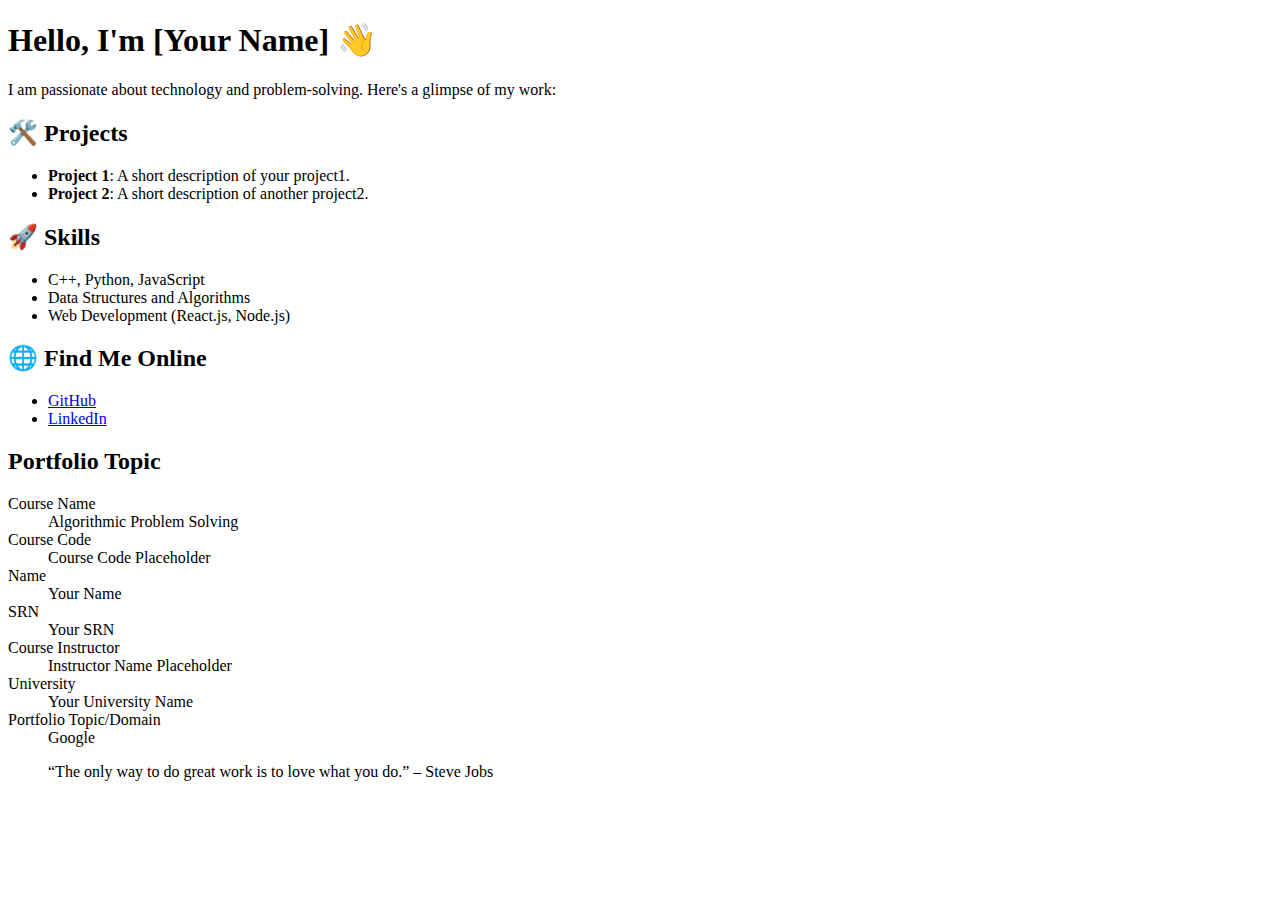
==== index.html @ 0910d40f "Create index.html" ====
<!DOCTYPE html>
<html lang="en">
<head>
    <meta charset="UTF-8">
    <meta name="viewport" content="width=device-width, initial-scale=1.0">
    <title>Portfolio</title>
    <link rel="stylesheet" href="style.css">
    <link href="https://fonts.googleapis.com/css2?family=Poppins:wght@300;400;600&display=swap" rel="stylesheet">
</head>
<body>
    <header>
        <h1>Hello, I'm [Your Name] 👋</h1>
        <p>I am passionate about technology and problem-solving. Here's a glimpse of my work:</p>
    </header>

    <section>
        <h2>🛠️ Projects</h2>
        <ul>
            <li><strong>Project 1</strong>: A short description of your project1.</li>
            <li><strong>Project 2</strong>: A short description of another project2.</li>
        </ul>

        <h2>🚀 Skills</h2>
        <ul>
            <li>C++, Python, JavaScript</li>
            <li>Data Structures and Algorithms</li>
            <li>Web Development (React.js, Node.js)</li>
        </ul>

        <h2>🌐 Find Me Online</h2>
        <ul>
            <li><a href="https://github.com/your-github-username" target="_blank">GitHub</a></li>
            <li><a href="https://linkedin.com/in/your-linkedin-profile" target="_blank">LinkedIn</a></li>
        </ul>

        <h2>Portfolio Topic</h2>
        <dl>
            <dt>Course Name</dt>
            <dd>Algorithmic Problem Solving</dd>

            <dt>Course Code</dt>
            <dd>Course Code Placeholder</dd>

            <dt>Name</dt>
            <dd>Your Name</dd>

            <dt>SRN</dt>
            <dd>Your SRN</dd>

            <dt>Course Instructor</dt>
            <dd>Instructor Name Placeholder</dd>

            <dt>University</dt>
            <dd>Your University Name</dd>

            <dt>Portfolio Topic/Domain</dt>
            <dd>Google</dd>
        </dl>

        <blockquote>“The only way to do great work is to love what you do.” – Steve Jobs</blockquote>
    </section>
</body>
</html>
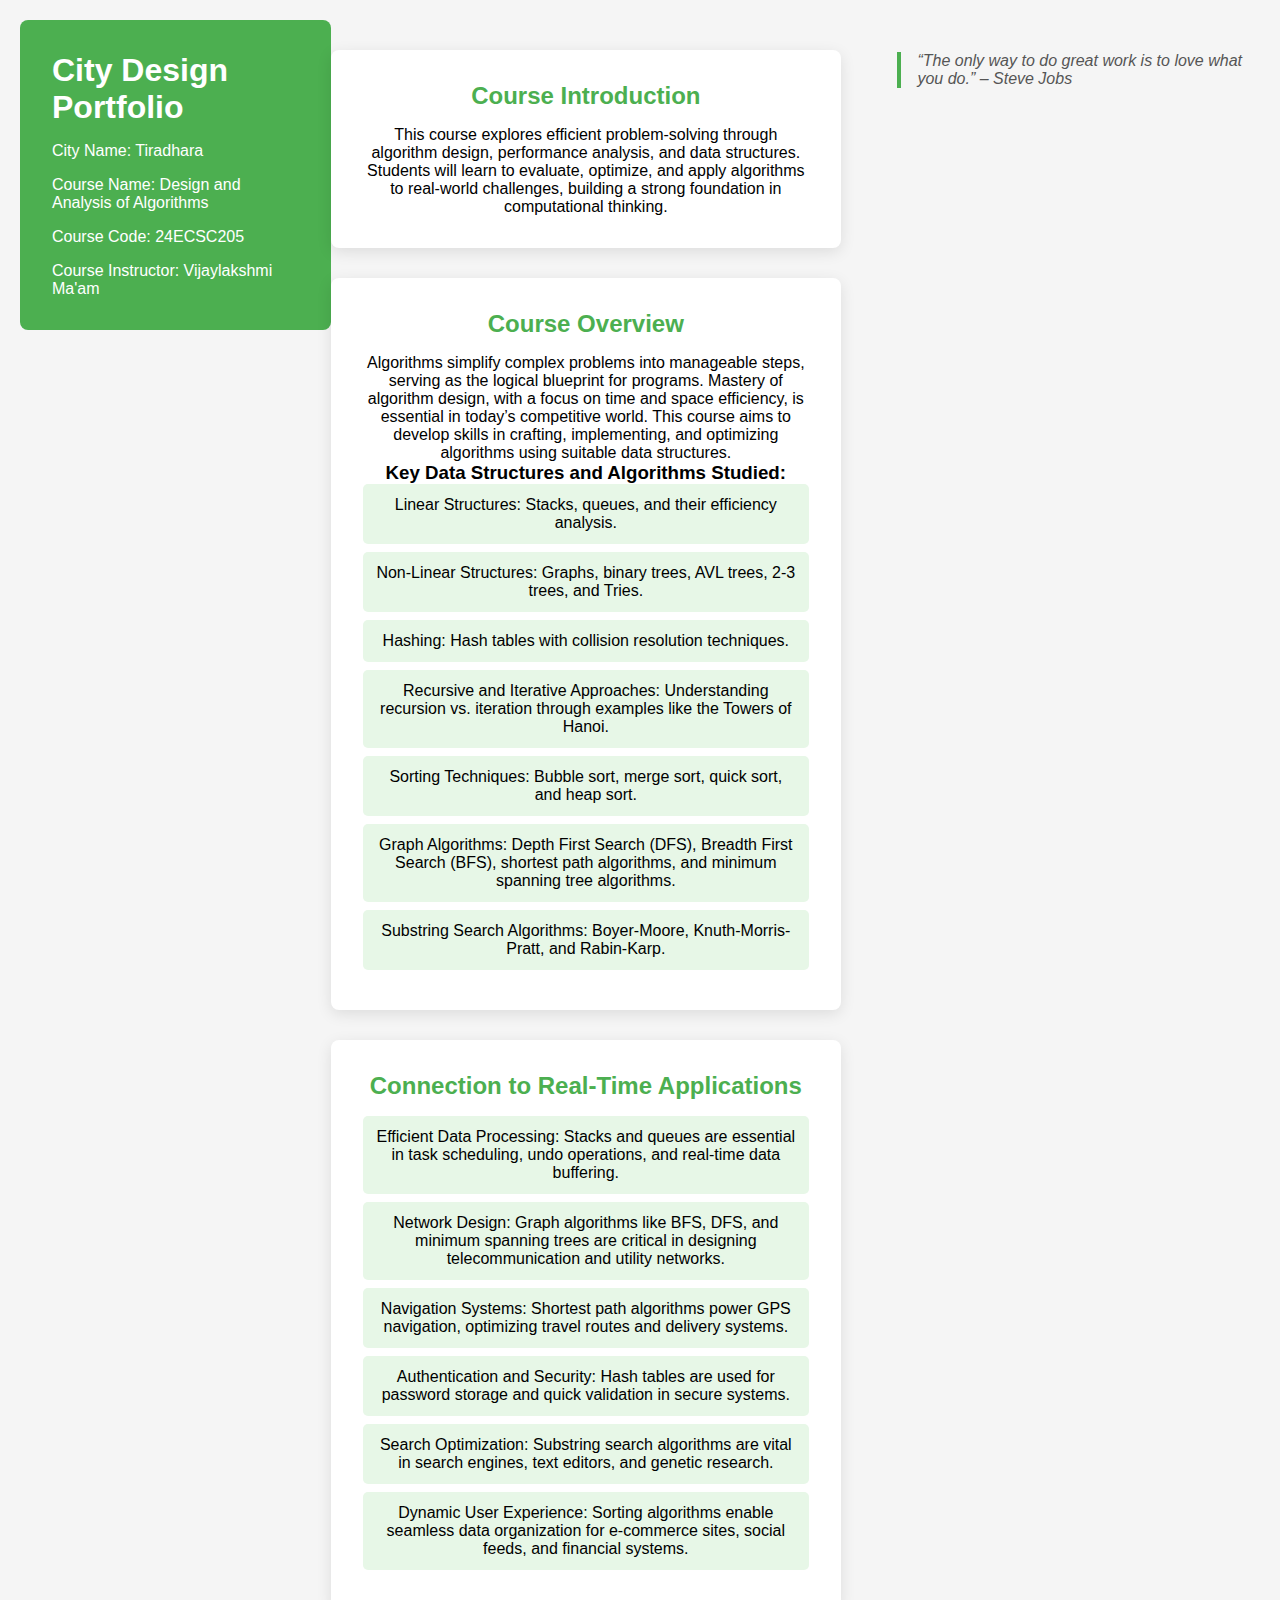
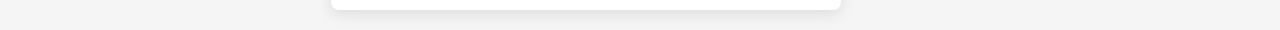
==== commit fdfcd153: "Update index.html" ====
--- a/index.html
+++ b/index.html
@@ -3,59 +3,61 @@
 <head>
     <meta charset="UTF-8">
     <meta name="viewport" content="width=device-width, initial-scale=1.0">
-    <title>Portfolio</title>
+    <title>City Design Portfolio</title>
     <link rel="stylesheet" href="style.css">
-    <link href="https://fonts.googleapis.com/css2?family=Poppins:wght@300;400;600&display=swap" rel="stylesheet">
 </head>
 <body>
-    <header>
-        <h1>Hello, I'm [Your Name] 👋</h1>
-        <p>I am passionate about technology and problem-solving. Here's a glimpse of my work:</p>
+    <!-- Header Section -->
+    <header class="header-image">
+        <div class="overlay">
+            <h1>City Design Portfolio</h1>
+            <p>City Name: Tiradhara</p>
+            <p>Course Name: Design and Analysis of Algorithms</p>
+            <p>Course Code: 24ECSC205</p>
+            <p>Course Instructor: Vijaylakshmi Ma'am</p>
+        </div>
     </header>
 
-    <section>
-        <h2>🛠️ Projects</h2>
-        <ul>
-            <li><strong>Project 1</strong>: A short description of your project1.</li>
-            <li><strong>Project 2</strong>: A short description of another project2.</li>
-        </ul>
+    <!-- Main Content -->
+    <main>
+        <!-- Course Introduction Section -->
+        <section class="course-section">
+            <h2>Course Introduction</h2>
+            <p>This course explores efficient problem-solving through algorithm design, performance analysis, and data structures. Students will learn to evaluate, optimize, and apply algorithms to real-world challenges, building a strong foundation in computational thinking.</p>
+        </section>
 
-        <h2>🚀 Skills</h2>
-        <ul>
-            <li>C++, Python, JavaScript</li>
-            <li>Data Structures and Algorithms</li>
-            <li>Web Development (React.js, Node.js)</li>
-        </ul>
+        <!-- Course Overview Section -->
+        <section class="course-section">
+            <h2>Course Overview</h2>
+            <p>Algorithms simplify complex problems into manageable steps, serving as the logical blueprint for programs. Mastery of algorithm design, with a focus on time and space efficiency, is essential in today’s competitive world. This course aims to develop skills in crafting, implementing, and optimizing algorithms using suitable data structures.</p>
 
-        <h2>🌐 Find Me Online</h2>
-        <ul>
-            <li><a href="https://github.com/your-github-username" target="_blank">GitHub</a></li>
-            <li><a href="https://linkedin.com/in/your-linkedin-profile" target="_blank">LinkedIn</a></li>
-        </ul>
+            <h3>Key Data Structures and Algorithms Studied:</h3>
+            <ul>
+                <li>Linear Structures: Stacks, queues, and their efficiency analysis.</li>
+                <li>Non-Linear Structures: Graphs, binary trees, AVL trees, 2-3 trees, and Tries.</li>
+                <li>Hashing: Hash tables with collision resolution techniques.</li>
+                <li>Recursive and Iterative Approaches: Understanding recursion vs. iteration through examples like the Towers of Hanoi.</li>
+                <li>Sorting Techniques: Bubble sort, merge sort, quick sort, and heap sort.</li>
+                <li>Graph Algorithms: Depth First Search (DFS), Breadth First Search (BFS), shortest path algorithms, and minimum spanning tree algorithms.</li>
+                <li>Substring Search Algorithms: Boyer-Moore, Knuth-Morris-Pratt, and Rabin-Karp.</li>
+            </ul>
+        </section>
 
-        <h2>Portfolio Topic</h2>
-        <dl>
-            <dt>Course Name</dt>
-            <dd>Algorithmic Problem Solving</dd>
-
-            <dt>Course Code</dt>
-            <dd>Course Code Placeholder</dd>
-
-            <dt>Name</dt>
-            <dd>Your Name</dd>
-
-            <dt>SRN</dt>
-            <dd>Your SRN</dd>
-
-            <dt>Course Instructor</dt>
-            <dd>Instructor Name Placeholder</dd>
-
-            <dt>University</dt>
-            <dd>Your University Name</dd>
-
-            <dt>Portfolio Topic/Domain</dt>
-            <dd>Google</dd>
-        </dl>
+        <!-- Real-Time Applications Section -->
+        <section class="course-section">
+            <h2>Connection to Real-Time Applications</h2>
+            <ul>
+                <li>Efficient Data Processing: Stacks and queues are essential in task scheduling, undo operations, and real-time data buffering.</li>
+                <li>Network Design: Graph algorithms like BFS, DFS, and minimum spanning trees are critical in designing telecommunication and utility networks.</li>
+                <li>Navigation Systems: Shortest path algorithms power GPS navigation, optimizing travel routes and delivery systems.</li>
+                <li>Authentication and Security: Hash tables are used for password storage and quick validation in secure systems.</li>
+                <li>Search Optimization: Substring search algorithms are vital in search engines, text editors, and genetic research.</li>
+                <li>Dynamic User Experience: Sorting algorithms enable seamless data organization for e-commerce sites, social feeds, and financial systems.</li>
+            </ul>
+        </section>
+    </main>
+</body>
+</html>
 
         <blockquote>“The only way to do great work is to love what you do.” – Steve Jobs</blockquote>
     </section>
--- a/style.css
+++ b/style.css
@@ -0,0 +1,110 @@
+/* Reset default margin and padding */
+* {
+    margin: 0;
+    padding: 0;
+    box-sizing: border-box;
+}
+
+/* Global Styles */
+body {
+    font-family: 'Poppins', sans-serif;
+    background-color: #f5f5f5;
+    margin: 0;
+    padding: 20px; /* Adding padding to the body to prevent sticking at the top */
+    display: flex;
+    justify-content: center;
+    align-items: flex-start; /* Aligns content towards the top */
+    min-height: 100vh;
+}
+
+/* Main Container */
+section {
+    background-color: white;
+    padding: 2rem;
+    width: 90%;
+    max-width: 800px;
+    box-shadow: 0 4px 15px rgba(0, 0, 0, 0.1);
+    border-radius: 8px;
+    text-align: center;
+    margin-top: 30px; /* Adding margin to ensure there's space from the top */
+}
+
+/* Header */
+header {
+    background-color: #4CAF50;
+    color: white;
+    padding: 2rem;
+    border-radius: 8px;
+    margin-bottom: 1.5rem;
+}
+
+header h1 {
+    font-size: 2rem;
+    margin: 0;
+}
+
+header p {
+    margin: 1rem 0 0;
+}
+
+/* Section Titles */
+h2 {
+    color: #4CAF50;
+    margin-bottom: 1rem;
+}
+
+/* List Items */
+ul {
+    list-style: none;
+    padding: 0;
+}
+
+ul li {
+    background-color: #e7f7e7;
+    margin-bottom: 0.5rem;
+    padding: 0.75rem;
+    border-radius: 5px;
+}
+
+/* Links */
+a {
+    color: #4CAF50;
+    text-decoration: none;
+    font-weight: bold;
+}
+
+a:hover {
+    text-decoration: underline;
+}
+
+/* Definition List */
+dl dt {
+    font-weight: bold;
+    color: #333;
+    margin-top: 1rem;
+}
+
+dl dd {
+    margin-left: 1.5rem;
+    color: #666;
+}
+
+/* Blockquote */
+blockquote {
+    font-style: italic;
+    color: #555;
+    border-left: 4px solid #4CAF50;
+    padding-left: 1rem;
+    margin-top: 2rem;
+}
+
+/* Responsive Design */
+@media (max-width: 600px) {
+    section {
+        padding: 1.5rem;
+    }
+
+    header {
+        padding: 1.5rem;
+    }
+}
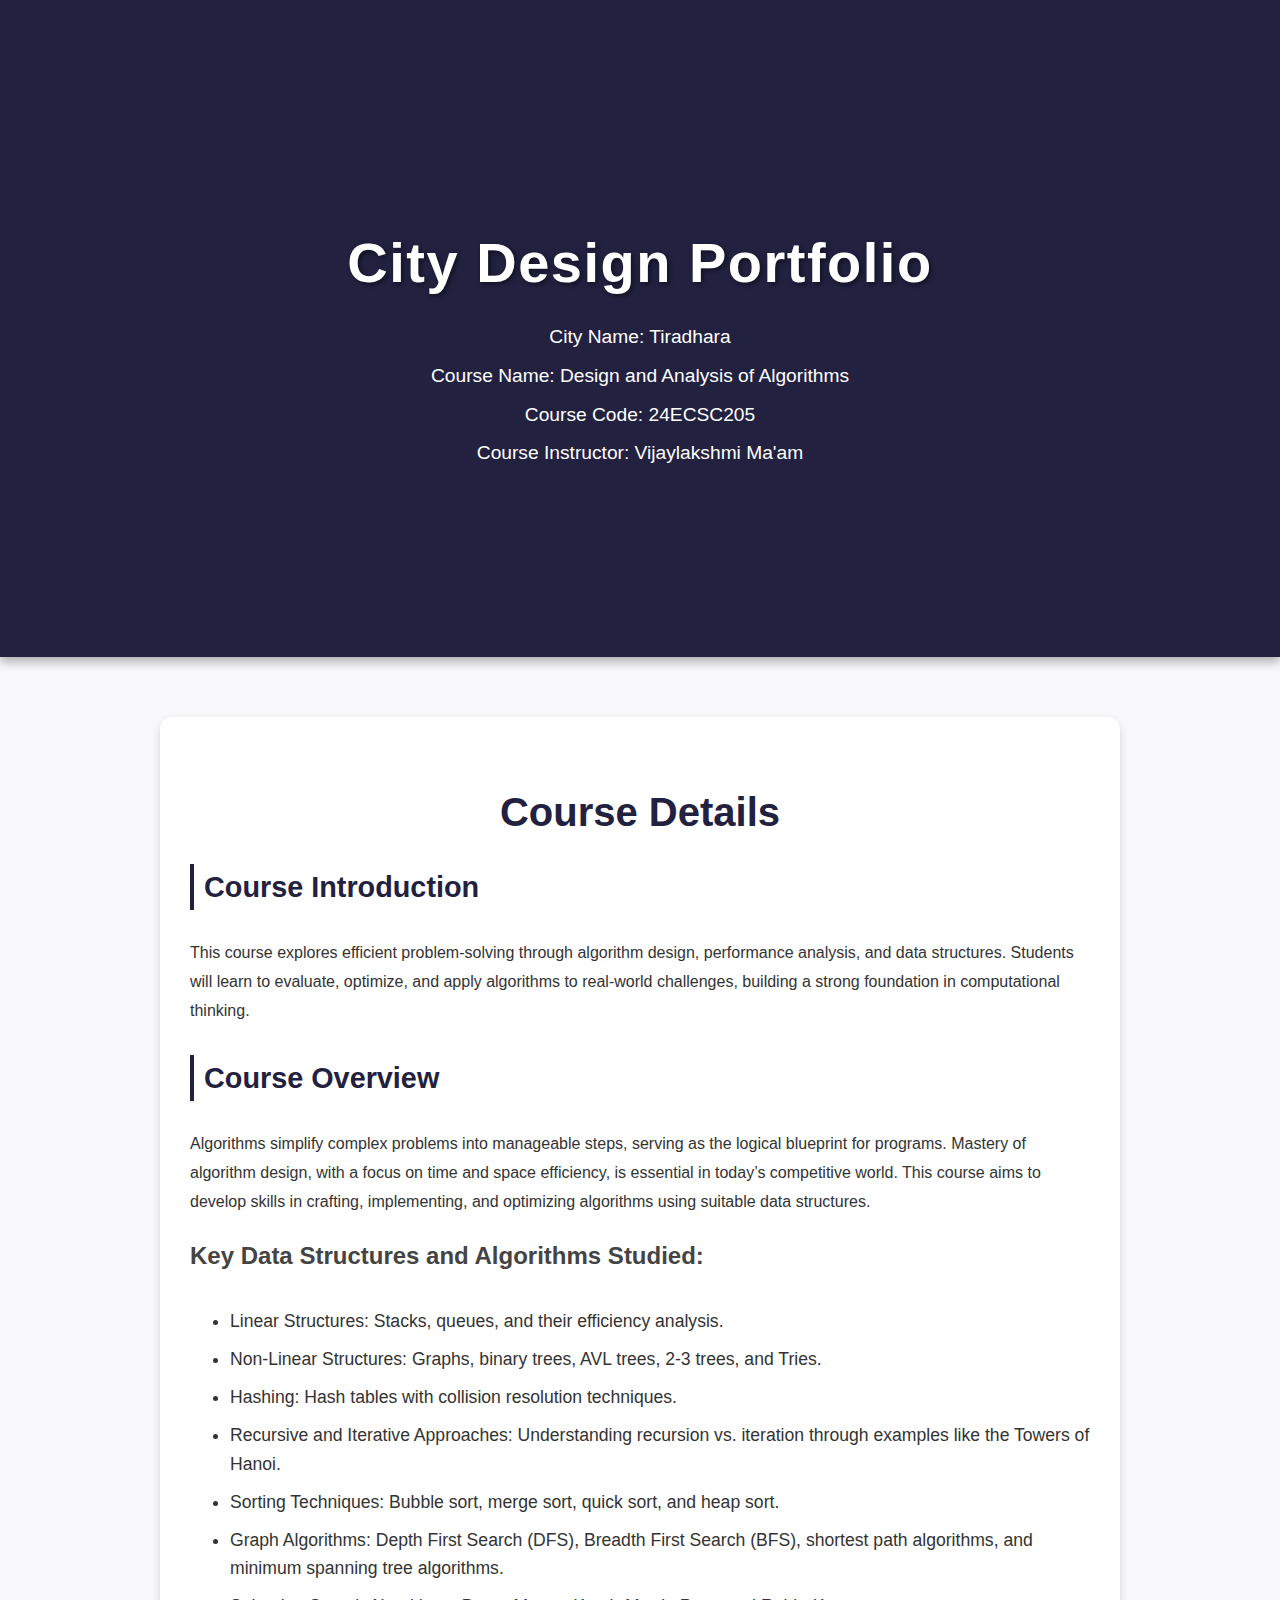
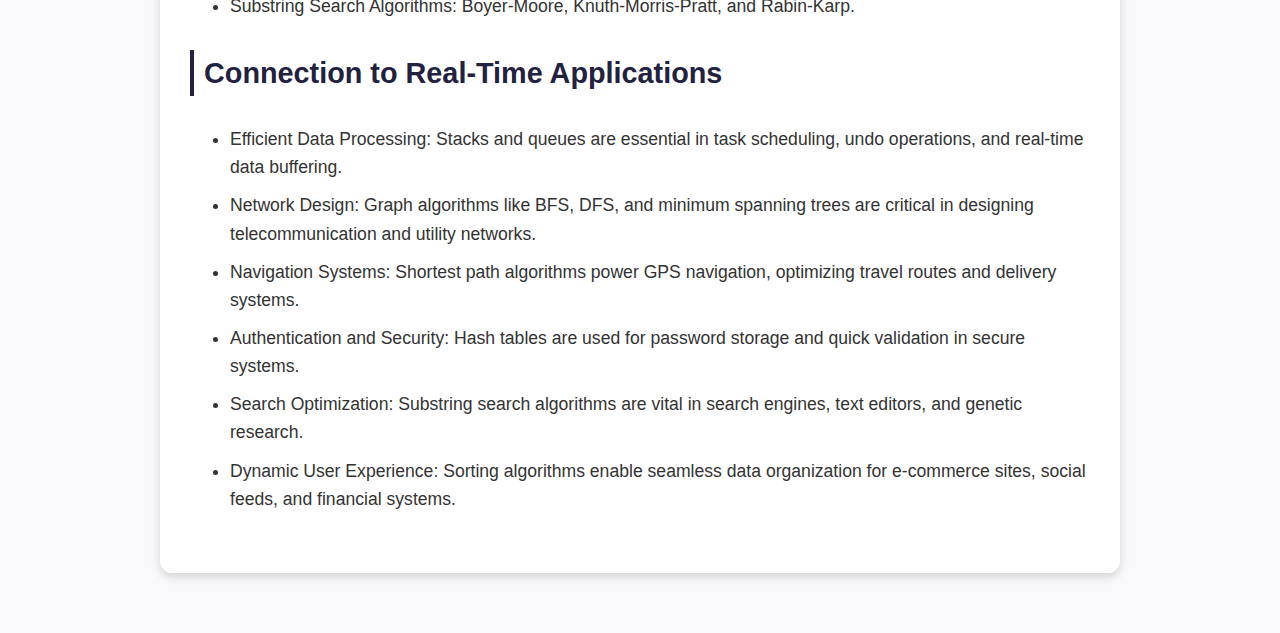
==== commit 4aa06a42: "Update index.html" ====
--- a/index.html
+++ b/index.html
@@ -20,46 +20,46 @@
 
     <!-- Main Content -->
     <main>
-        <!-- Course Introduction Section -->
+        <!-- Combined Course Section -->
         <section class="course-section">
-            <h2>Course Introduction</h2>
-            <p>This course explores efficient problem-solving through algorithm design, performance analysis, and data structures. Students will learn to evaluate, optimize, and apply algorithms to real-world challenges, building a strong foundation in computational thinking.</p>
-        </section>
+            <h2>Course Details</h2>
+            
+            <!-- Course Introduction -->
+            <div class="subsection">
+                <h3>Course Introduction</h3>
+                <p>This course explores efficient problem-solving through algorithm design, performance analysis, and data structures. Students will learn to evaluate, optimize, and apply algorithms to real-world challenges, building a strong foundation in computational thinking.</p>
+            </div>
 
-        <!-- Course Overview Section -->
-        <section class="course-section">
-            <h2>Course Overview</h2>
-            <p>Algorithms simplify complex problems into manageable steps, serving as the logical blueprint for programs. Mastery of algorithm design, with a focus on time and space efficiency, is essential in today’s competitive world. This course aims to develop skills in crafting, implementing, and optimizing algorithms using suitable data structures.</p>
+            <!-- Course Overview -->
+            <div class="subsection">
+                <h3>Course Overview</h3>
+                <p>Algorithms simplify complex problems into manageable steps, serving as the logical blueprint for programs. Mastery of algorithm design, with a focus on time and space efficiency, is essential in today’s competitive world. This course aims to develop skills in crafting, implementing, and optimizing algorithms using suitable data structures.</p>
+                
+                <h4>Key Data Structures and Algorithms Studied:</h4>
+                <ul>
+                    <li>Linear Structures: Stacks, queues, and their efficiency analysis.</li>
+                    <li>Non-Linear Structures: Graphs, binary trees, AVL trees, 2-3 trees, and Tries.</li>
+                    <li>Hashing: Hash tables with collision resolution techniques.</li>
+                    <li>Recursive and Iterative Approaches: Understanding recursion vs. iteration through examples like the Towers of Hanoi.</li>
+                    <li>Sorting Techniques: Bubble sort, merge sort, quick sort, and heap sort.</li>
+                    <li>Graph Algorithms: Depth First Search (DFS), Breadth First Search (BFS), shortest path algorithms, and minimum spanning tree algorithms.</li>
+                    <li>Substring Search Algorithms: Boyer-Moore, Knuth-Morris-Pratt, and Rabin-Karp.</li>
+                </ul>
+            </div>
 
-            <h3>Key Data Structures and Algorithms Studied:</h3>
-            <ul>
-                <li>Linear Structures: Stacks, queues, and their efficiency analysis.</li>
-                <li>Non-Linear Structures: Graphs, binary trees, AVL trees, 2-3 trees, and Tries.</li>
-                <li>Hashing: Hash tables with collision resolution techniques.</li>
-                <li>Recursive and Iterative Approaches: Understanding recursion vs. iteration through examples like the Towers of Hanoi.</li>
-                <li>Sorting Techniques: Bubble sort, merge sort, quick sort, and heap sort.</li>
-                <li>Graph Algorithms: Depth First Search (DFS), Breadth First Search (BFS), shortest path algorithms, and minimum spanning tree algorithms.</li>
-                <li>Substring Search Algorithms: Boyer-Moore, Knuth-Morris-Pratt, and Rabin-Karp.</li>
-            </ul>
-        </section>
-
-        <!-- Real-Time Applications Section -->
-        <section class="course-section">
-            <h2>Connection to Real-Time Applications</h2>
-            <ul>
-                <li>Efficient Data Processing: Stacks and queues are essential in task scheduling, undo operations, and real-time data buffering.</li>
-                <li>Network Design: Graph algorithms like BFS, DFS, and minimum spanning trees are critical in designing telecommunication and utility networks.</li>
-                <li>Navigation Systems: Shortest path algorithms power GPS navigation, optimizing travel routes and delivery systems.</li>
-                <li>Authentication and Security: Hash tables are used for password storage and quick validation in secure systems.</li>
-                <li>Search Optimization: Substring search algorithms are vital in search engines, text editors, and genetic research.</li>
-                <li>Dynamic User Experience: Sorting algorithms enable seamless data organization for e-commerce sites, social feeds, and financial systems.</li>
-            </ul>
+            <!-- Real-Time Applications -->
+            <div class="subsection">
+                <h3>Connection to Real-Time Applications</h3>
+                <ul>
+                    <li>Efficient Data Processing: Stacks and queues are essential in task scheduling, undo operations, and real-time data buffering.</li>
+                    <li>Network Design: Graph algorithms like BFS, DFS, and minimum spanning trees are critical in designing telecommunication and utility networks.</li>
+                    <li>Navigation Systems: Shortest path algorithms power GPS navigation, optimizing travel routes and delivery systems.</li>
+                    <li>Authentication and Security: Hash tables are used for password storage and quick validation in secure systems.</li>
+                    <li>Search Optimization: Substring search algorithms are vital in search engines, text editors, and genetic research.</li>
+                    <li>Dynamic User Experience: Sorting algorithms enable seamless data organization for e-commerce sites, social feeds, and financial systems.</li>
+                </ul>
+            </div>
         </section>
     </main>
 </body>
 </html>
-
-        <blockquote>“The only way to do great work is to love what you do.” – Steve Jobs</blockquote>
-    </section>
-</body>
-</html>
--- a/style.css
+++ b/style.css
@@ -1,110 +1,135 @@
-/* Reset default margin and padding */
-* {
+/* General Styling */
+body {
+    font-family: 'Tahoma', sans-serif; /* Updated font */
     margin: 0;
     padding: 0;
-    box-sizing: border-box;
+    line-height: 1.6;
+    background-color: #f9f9fb; /* Subtle background */
+    color: #333; /* Neutral text color */
 }
 
-/* Global Styles */
-body {
-    font-family: 'Poppins', sans-serif;
-    background-color: #f5f5f5;
-    margin: 0;
-    padding: 20px; /* Adding padding to the body to prevent sticking at the top */
-    display: flex;
-    justify-content: center;
-    align-items: flex-start; /* Aligns content towards the top */
-    min-height: 100vh;
+/* Header Section */
+.header-image {
+    background-color: #222140; /* Updated accent color */
+    color: white;
+    text-align: center;
+    padding: 150px 20px;
+    box-shadow: 0 5px 10px rgba(0, 0, 0, 0.3);
 }
 
-/* Main Container */
-section {
-    background-color: white;
-    padding: 2rem;
-    width: 90%;
-    max-width: 800px;
-    box-shadow: 0 4px 15px rgba(0, 0, 0, 0.1);
-    border-radius: 8px;
-    text-align: center;
-    margin-top: 30px; /* Adding margin to ensure there's space from the top */
+.header-image .overlay {
+    padding: 30px;
+    display: inline-block;
+    border-radius: 10px;
 }
 
-/* Header */
-header {
-    background-color: #4CAF50;
-    color: white;
-    padding: 2rem;
-    border-radius: 8px;
-    margin-bottom: 1.5rem;
+.header-image h1 {
+    font-size: 3.5em;
+    margin-bottom: 15px;
+    font-weight: bold;
+    letter-spacing: 1.5px;
+    text-shadow: 2px 2px 5px rgba(0, 0, 0, 0.5);
 }
 
-header h1 {
-    font-size: 2rem;
-    margin: 0;
+.header-image p {
+    font-size: 1.2em;
+    margin: 8px 0;
+    font-weight: 500;
 }
 
-header p {
-    margin: 1rem 0 0;
+/* Main Content */
+main {
+    padding: 40px 20px;
 }
 
-/* Section Titles */
-h2 {
-    color: #4CAF50;
-    margin-bottom: 1rem;
+/* Course Section */
+.course-section {
+    background: #ffffff;
+    padding: 30px;
+    margin: 20px auto;
+    max-width: 900px;
+    border-radius: 12px;
+    box-shadow: 0 4px 10px rgba(0, 0, 0, 0.15);
 }
 
-/* List Items */
-ul {
-    list-style: none;
-    padding: 0;
+.course-section h2 {
+    color: #222140; /* Updated heading color */
+    margin-bottom: 20px;
+    font-size: 2.5em;
+    text-align: center;
 }
 
-ul li {
-    background-color: #e7f7e7;
-    margin-bottom: 0.5rem;
-    padding: 0.75rem;
-    border-radius: 5px;
+.subsection {
+    margin-bottom: 30px;
 }
 
-/* Links */
-a {
-    color: #4CAF50;
-    text-decoration: none;
-    font-weight: bold;
+.subsection h3 {
+    color: #222140;
+    margin-top: 20px;
+    font-size: 1.8em;
+    border-left: 4px solid #222140;
+    padding-left: 10px;
 }
 
-a:hover {
-    text-decoration: underline;
+.subsection h4 {
+    margin-top: 15px;
+    font-size: 1.5em;
+    color: #444;
 }
 
-/* Definition List */
-dl dt {
-    font-weight: bold;
-    color: #333;
-    margin-top: 1rem;
+.subsection p {
+    margin-bottom: 20px;
+    line-height: 1.8;
 }
 
-dl dd {
-    margin-left: 1.5rem;
-    color: #666;
+.subsection ul {
+    list-style: disc;
+    margin-left: 30px;
+    padding-left: 10px;
 }
 
-/* Blockquote */
-blockquote {
-    font-style: italic;
-    color: #555;
-    border-left: 4px solid #4CAF50;
-    padding-left: 1rem;
-    margin-top: 2rem;
+.subsection ul li {
+    margin-bottom: 10px;
+    font-size: 1.1em;
+}
+
+/* Footer Section */
+footer {
+    text-align: center;
+    background: #222140;
+    color: white;
+    padding: 15px 0;
+    margin-top: 30px;
+    font-size: 0.9em;
+    letter-spacing: 1px;
+    text-transform: uppercase;
+    box-shadow: 0 -2px 5px rgba(0, 0, 0, 0.1);
 }
 
 /* Responsive Design */
-@media (max-width: 600px) {
-    section {
-        padding: 1.5rem;
+@media (max-width: 768px) {
+    .header-image {
+        padding: 100px 10px;
     }
 
-    header {
-        padding: 1.5rem;
+    .header-image h1 {
+        font-size: 2.5em;
+    }
+
+    .header-image p {
+        font-size: 1em;
+    }
+
+    .course-section {
+        padding: 20px;
+    }
+
+    .subsection h3 {
+        font-size: 1.6em;
+    }
+
+    .subsection ul li {
+        font-size: 1em;
     }
 }
+
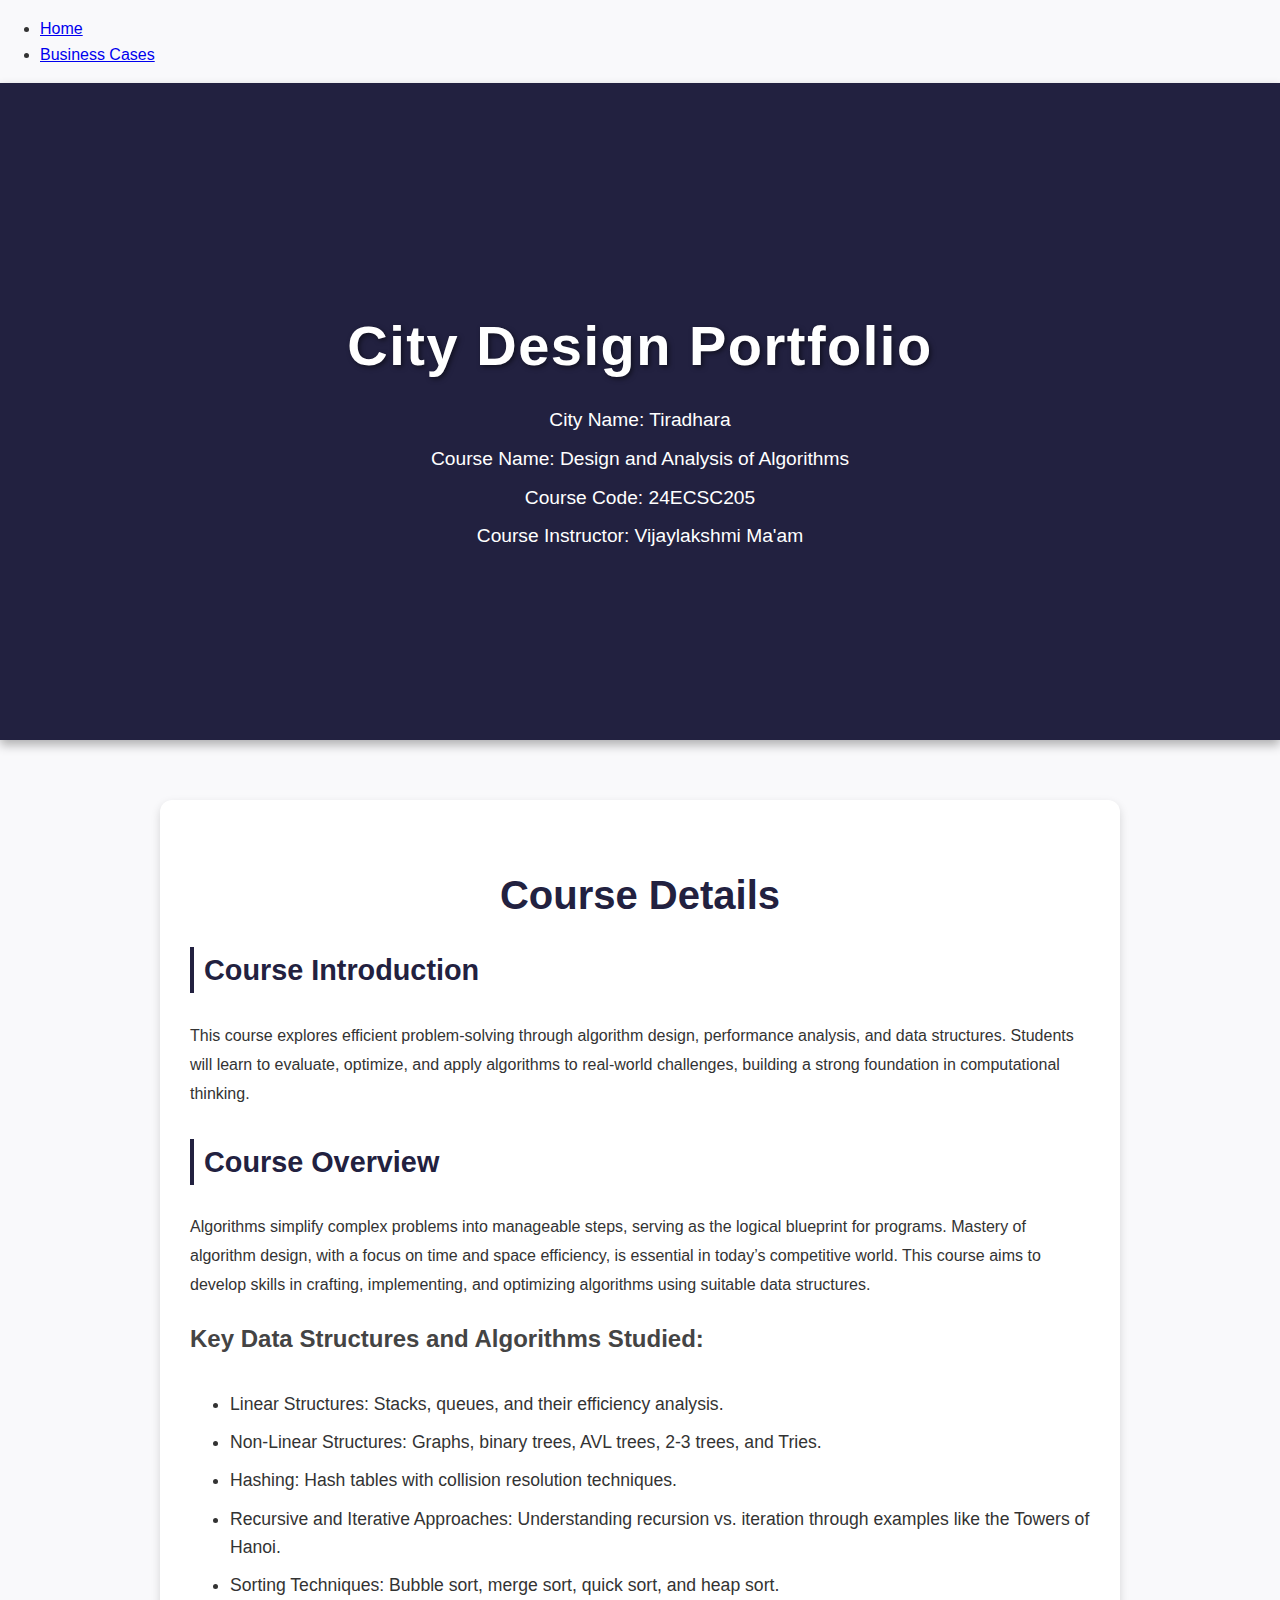
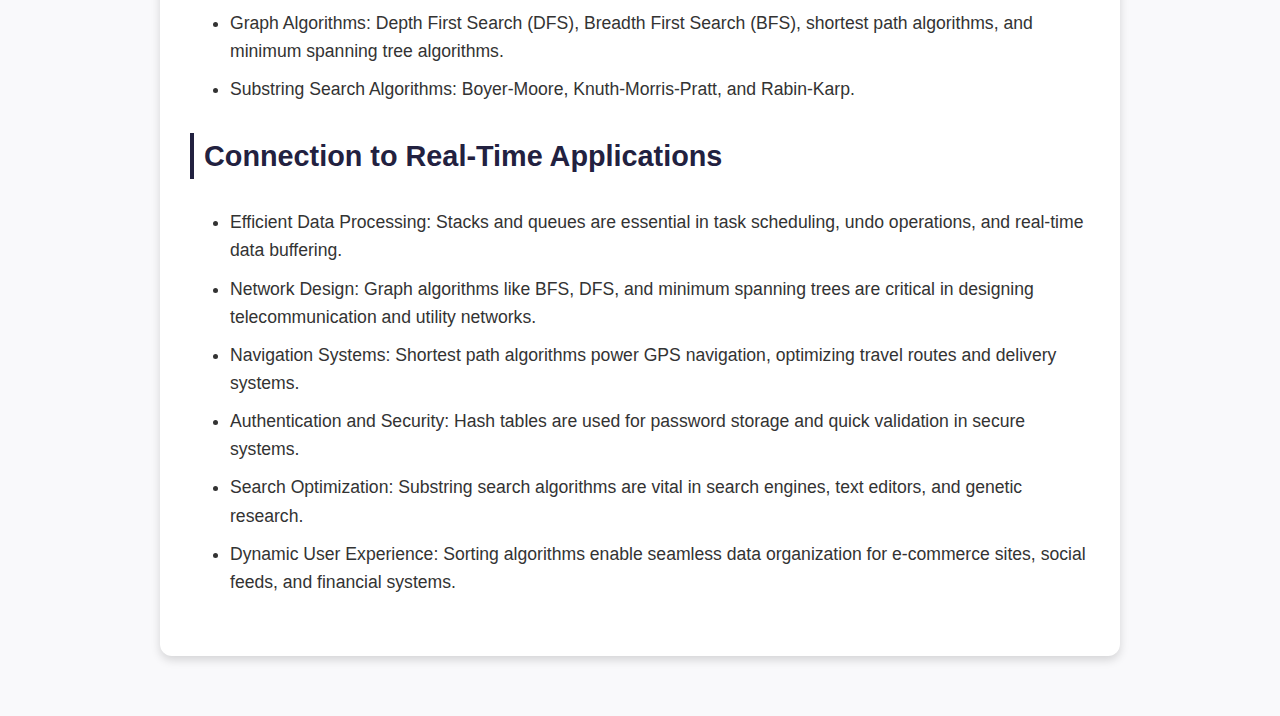
==== commit c796b266: "Update index.html" ====
--- a/index.html
+++ b/index.html
@@ -7,6 +7,14 @@
     <link rel="stylesheet" href="style.css">
 </head>
 <body>
+    <!-- Navigation Bar -->
+    <nav>
+        <ul>
+            <li><a href="index.html">Home</a></li>
+            <li><a href="business-cases.html">Business Cases</a></li>
+        </ul>
+    </nav>
+
     <!-- Header Section -->
     <header class="header-image">
         <div class="overlay">
@@ -23,7 +31,7 @@
         <!-- Combined Course Section -->
         <section class="course-section">
             <h2>Course Details</h2>
-            
+
             <!-- Course Introduction -->
             <div class="subsection">
                 <h3>Course Introduction</h3>
@@ -34,7 +42,7 @@
             <div class="subsection">
                 <h3>Course Overview</h3>
                 <p>Algorithms simplify complex problems into manageable steps, serving as the logical blueprint for programs. Mastery of algorithm design, with a focus on time and space efficiency, is essential in today’s competitive world. This course aims to develop skills in crafting, implementing, and optimizing algorithms using suitable data structures.</p>
-                
+
                 <h4>Key Data Structures and Algorithms Studied:</h4>
                 <ul>
                     <li>Linear Structures: Stacks, queues, and their efficiency analysis.</li>
--- a/style.css
+++ b/style.css
@@ -95,15 +95,16 @@
 
 /* Footer Section */
 footer {
+    background: rgba(34, 33, 64, 0.9); /* Translucent darker background */
+    color: rgba(255, 255, 255, 0.8); /* Light font color */
     text-align: center;
-    background: #222140;
-    color: white;
     padding: 15px 0;
     margin-top: 30px;
-    font-size: 0.9em;
+    font-size: 1em;
     letter-spacing: 1px;
     text-transform: uppercase;
     box-shadow: 0 -2px 5px rgba(0, 0, 0, 0.1);
+    border-top: 1px solid rgba(255, 255, 255, 0.2);
 }
 
 /* Responsive Design */
@@ -132,4 +133,3 @@
         font-size: 1em;
     }
 }
-
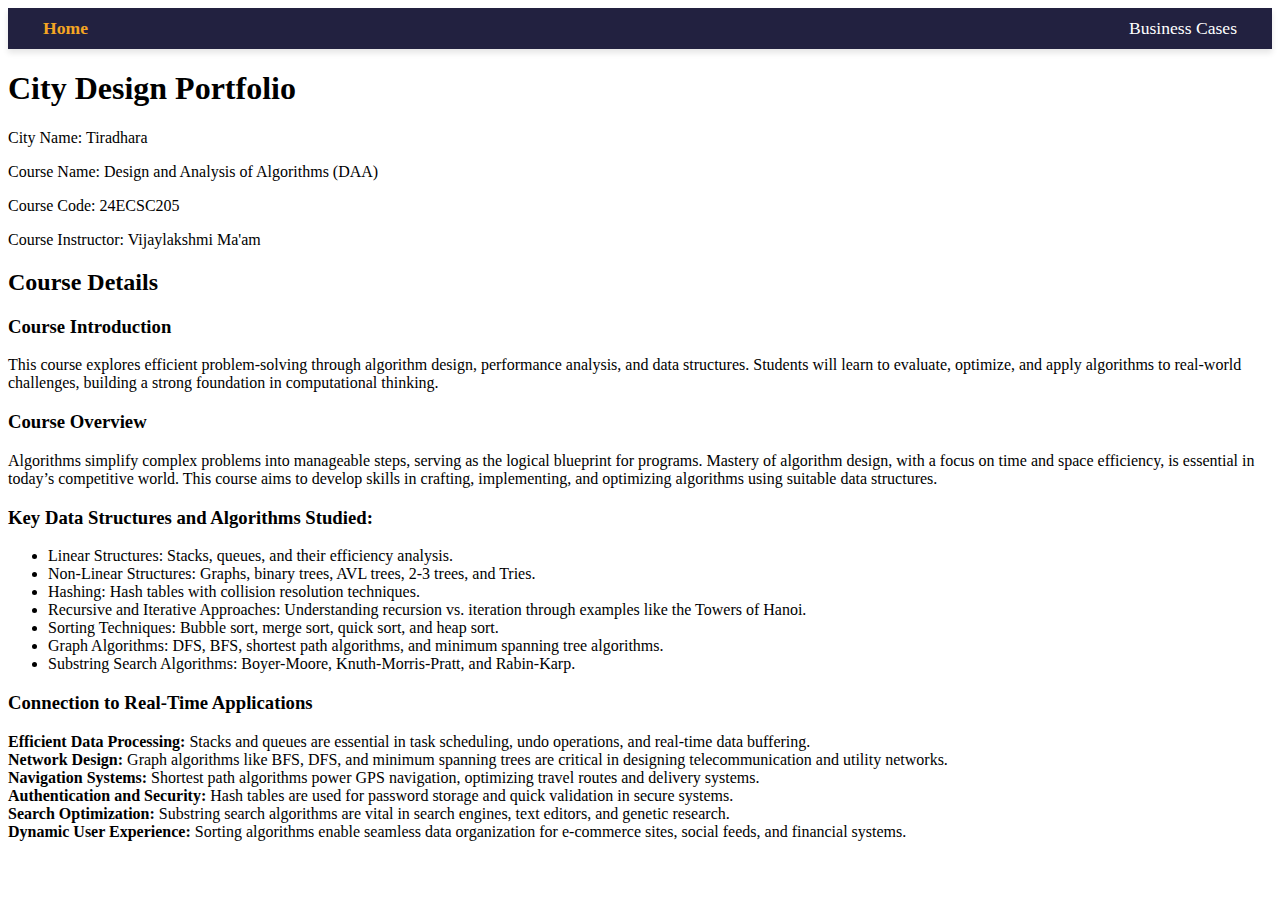
==== commit 3e562f6e: "Update index.html" ====
--- a/index.html
+++ b/index.html
@@ -5,68 +5,55 @@
     <meta name="viewport" content="width=device-width, initial-scale=1.0">
     <title>City Design Portfolio</title>
     <link rel="stylesheet" href="style.css">
+    <link href="https://fonts.googleapis.com/css2?family=Poppins:wght@400;600;800&display=swap" rel="stylesheet">
 </head>
 <body>
     <!-- Navigation Bar -->
-    <nav>
-        <ul>
-            <li><a href="index.html">Home</a></li>
-            <li><a href="business-cases.html">Business Cases</a></li>
-        </ul>
-    </nav>
+    <div class="navbar">
+        <a href="index.html" class="active">Home</a>
+        <a href="businesscases.html">Business Cases</a>
+    </div>
 
     <!-- Header Section -->
-    <header class="header-image">
-        <div class="overlay">
-            <h1>City Design Portfolio</h1>
-            <p>City Name: Tiradhara</p>
-            <p>Course Name: Design and Analysis of Algorithms</p>
-            <p>Course Code: 24ECSC205</p>
-            <p>Course Instructor: Vijaylakshmi Ma'am</p>
-        </div>
+    <header class="header">
+        <h1>City Design Portfolio</h1>
+        <p>City Name: Tiradhara</p>
+        <p>Course Name: Design and Analysis of Algorithms (DAA)</p>
+        <p>Course Code: 24ECSC205</p>
+        <p>Course Instructor: Vijaylakshmi Ma'am</p>
     </header>
 
-    <!-- Main Content -->
+    <!-- Course Details Section -->
     <main>
-        <!-- Combined Course Section -->
-        <section class="course-section">
+        <section class="course-details">
             <h2>Course Details</h2>
-
-            <!-- Course Introduction -->
-            <div class="subsection">
-                <h3>Course Introduction</h3>
-                <p>This course explores efficient problem-solving through algorithm design, performance analysis, and data structures. Students will learn to evaluate, optimize, and apply algorithms to real-world challenges, building a strong foundation in computational thinking.</p>
-            </div>
-
-            <!-- Course Overview -->
-            <div class="subsection">
-                <h3>Course Overview</h3>
-                <p>Algorithms simplify complex problems into manageable steps, serving as the logical blueprint for programs. Mastery of algorithm design, with a focus on time and space efficiency, is essential in today’s competitive world. This course aims to develop skills in crafting, implementing, and optimizing algorithms using suitable data structures.</p>
-
-                <h4>Key Data Structures and Algorithms Studied:</h4>
-                <ul>
-                    <li>Linear Structures: Stacks, queues, and their efficiency analysis.</li>
-                    <li>Non-Linear Structures: Graphs, binary trees, AVL trees, 2-3 trees, and Tries.</li>
-                    <li>Hashing: Hash tables with collision resolution techniques.</li>
-                    <li>Recursive and Iterative Approaches: Understanding recursion vs. iteration through examples like the Towers of Hanoi.</li>
-                    <li>Sorting Techniques: Bubble sort, merge sort, quick sort, and heap sort.</li>
-                    <li>Graph Algorithms: Depth First Search (DFS), Breadth First Search (BFS), shortest path algorithms, and minimum spanning tree algorithms.</li>
-                    <li>Substring Search Algorithms: Boyer-Moore, Knuth-Morris-Pratt, and Rabin-Karp.</li>
-                </ul>
-            </div>
-
-            <!-- Real-Time Applications -->
-            <div class="subsection">
-                <h3>Connection to Real-Time Applications</h3>
-                <ul>
-                    <li>Efficient Data Processing: Stacks and queues are essential in task scheduling, undo operations, and real-time data buffering.</li>
-                    <li>Network Design: Graph algorithms like BFS, DFS, and minimum spanning trees are critical in designing telecommunication and utility networks.</li>
-                    <li>Navigation Systems: Shortest path algorithms power GPS navigation, optimizing travel routes and delivery systems.</li>
-                    <li>Authentication and Security: Hash tables are used for password storage and quick validation in secure systems.</li>
-                    <li>Search Optimization: Substring search algorithms are vital in search engines, text editors, and genetic research.</li>
-                    <li>Dynamic User Experience: Sorting algorithms enable seamless data organization for e-commerce sites, social feeds, and financial systems.</li>
-                </ul>
-            </div>
+            <h3>Course Introduction</h3>
+            <p>
+                This course explores efficient problem-solving through algorithm design, performance analysis, and data structures. Students will learn to evaluate, optimize, and apply algorithms to real-world challenges, building a strong foundation in computational thinking.
+            </p>
+            <h3>Course Overview</h3>
+            <p>
+                Algorithms simplify complex problems into manageable steps, serving as the logical blueprint for programs. Mastery of algorithm design, with a focus on time and space efficiency, is essential in today’s competitive world. This course aims to develop skills in crafting, implementing, and optimizing algorithms using suitable data structures.
+            </p>
+            <h3>Key Data Structures and Algorithms Studied:</h3>
+            <ul>
+                <li>Linear Structures: Stacks, queues, and their efficiency analysis.</li>
+                <li>Non-Linear Structures: Graphs, binary trees, AVL trees, 2-3 trees, and Tries.</li>
+                <li>Hashing: Hash tables with collision resolution techniques.</li>
+                <li>Recursive and Iterative Approaches: Understanding recursion vs. iteration through examples like the Towers of Hanoi.</li>
+                <li>Sorting Techniques: Bubble sort, merge sort, quick sort, and heap sort.</li>
+                <li>Graph Algorithms: DFS, BFS, shortest path algorithms, and minimum spanning tree algorithms.</li>
+                <li>Substring Search Algorithms: Boyer-Moore, Knuth-Morris-Pratt, and Rabin-Karp.</li>
+            </ul>
+            <h3>Connection to Real-Time Applications</h3>
+            <p>
+                <strong>Efficient Data Processing:</strong> Stacks and queues are essential in task scheduling, undo operations, and real-time data buffering.<br>
+                <strong>Network Design:</strong> Graph algorithms like BFS, DFS, and minimum spanning trees are critical in designing telecommunication and utility networks.<br>
+                <strong>Navigation Systems:</strong> Shortest path algorithms power GPS navigation, optimizing travel routes and delivery systems.<br>
+                <strong>Authentication and Security:</strong> Hash tables are used for password storage and quick validation in secure systems.<br>
+                <strong>Search Optimization:</strong> Substring search algorithms are vital in search engines, text editors, and genetic research.<br>
+                <strong>Dynamic User Experience:</strong> Sorting algorithms enable seamless data organization for e-commerce sites, social feeds, and financial systems.
+            </p>
         </section>
     </main>
 </body>
--- a/style.css
+++ b/style.css
@@ -1,135 +1,27 @@
-/* General Styling */
-body {
-    font-family: 'Tahoma', sans-serif; /* Updated font */
-    margin: 0;
-    padding: 0;
-    line-height: 1.6;
-    background-color: #f9f9fb; /* Subtle background */
-    color: #333; /* Neutral text color */
+/* Navigation Bar */
+.navbar {
+    background: #222140;
+    color: white;
+    padding: 10px 20px;
+    display: flex;
+    justify-content: space-between;
+    align-items: center;
+    box-shadow: 0 4px 6px rgba(0, 0, 0, 0.1);
 }
 
-/* Header Section */
-.header-image {
-    background-color: #222140; /* Updated accent color */
+.navbar a {
     color: white;
-    text-align: center;
-    padding: 150px 20px;
-    box-shadow: 0 5px 10px rgba(0, 0, 0, 0.3);
+    text-decoration: none;
+    margin: 0 15px;
+    font-size: 1.1em;
+    transition: color 0.3s;
 }
 
-.header-image .overlay {
-    padding: 30px;
-    display: inline-block;
-    border-radius: 10px;
+.navbar a:hover {
+    color: #bbbbff;
 }
 
-.header-image h1 {
-    font-size: 3.5em;
-    margin-bottom: 15px;
+.navbar a.active {
     font-weight: bold;
-    letter-spacing: 1.5px;
-    text-shadow: 2px 2px 5px rgba(0, 0, 0, 0.5);
+    color: #f5a623; /* Highlight color for the active link */
 }
-
-.header-image p {
-    font-size: 1.2em;
-    margin: 8px 0;
-    font-weight: 500;
-}
-
-/* Main Content */
-main {
-    padding: 40px 20px;
-}
-
-/* Course Section */
-.course-section {
-    background: #ffffff;
-    padding: 30px;
-    margin: 20px auto;
-    max-width: 900px;
-    border-radius: 12px;
-    box-shadow: 0 4px 10px rgba(0, 0, 0, 0.15);
-}
-
-.course-section h2 {
-    color: #222140; /* Updated heading color */
-    margin-bottom: 20px;
-    font-size: 2.5em;
-    text-align: center;
-}
-
-.subsection {
-    margin-bottom: 30px;
-}
-
-.subsection h3 {
-    color: #222140;
-    margin-top: 20px;
-    font-size: 1.8em;
-    border-left: 4px solid #222140;
-    padding-left: 10px;
-}
-
-.subsection h4 {
-    margin-top: 15px;
-    font-size: 1.5em;
-    color: #444;
-}
-
-.subsection p {
-    margin-bottom: 20px;
-    line-height: 1.8;
-}
-
-.subsection ul {
-    list-style: disc;
-    margin-left: 30px;
-    padding-left: 10px;
-}
-
-.subsection ul li {
-    margin-bottom: 10px;
-    font-size: 1.1em;
-}
-
-/* Footer Section */
-footer {
-    background: rgba(34, 33, 64, 0.9); /* Translucent darker background */
-    color: rgba(255, 255, 255, 0.8); /* Light font color */
-    text-align: center;
-    padding: 15px 0;
-    margin-top: 30px;
-    font-size: 1em;
-    letter-spacing: 1px;
-    text-transform: uppercase;
-    box-shadow: 0 -2px 5px rgba(0, 0, 0, 0.1);
-    border-top: 1px solid rgba(255, 255, 255, 0.2);
-}
-
-/* Responsive Design */
-@media (max-width: 768px) {
-    .header-image {
-        padding: 100px 10px;
-    }
-
-    .header-image h1 {
-        font-size: 2.5em;
-    }
-
-    .header-image p {
-        font-size: 1em;
-    }
-
-    .course-section {
-        padding: 20px;
-    }
-
-    .subsection h3 {
-        font-size: 1.6em;
-    }
-
-    .subsection ul li {
-        font-size: 1em;
-    }
-}
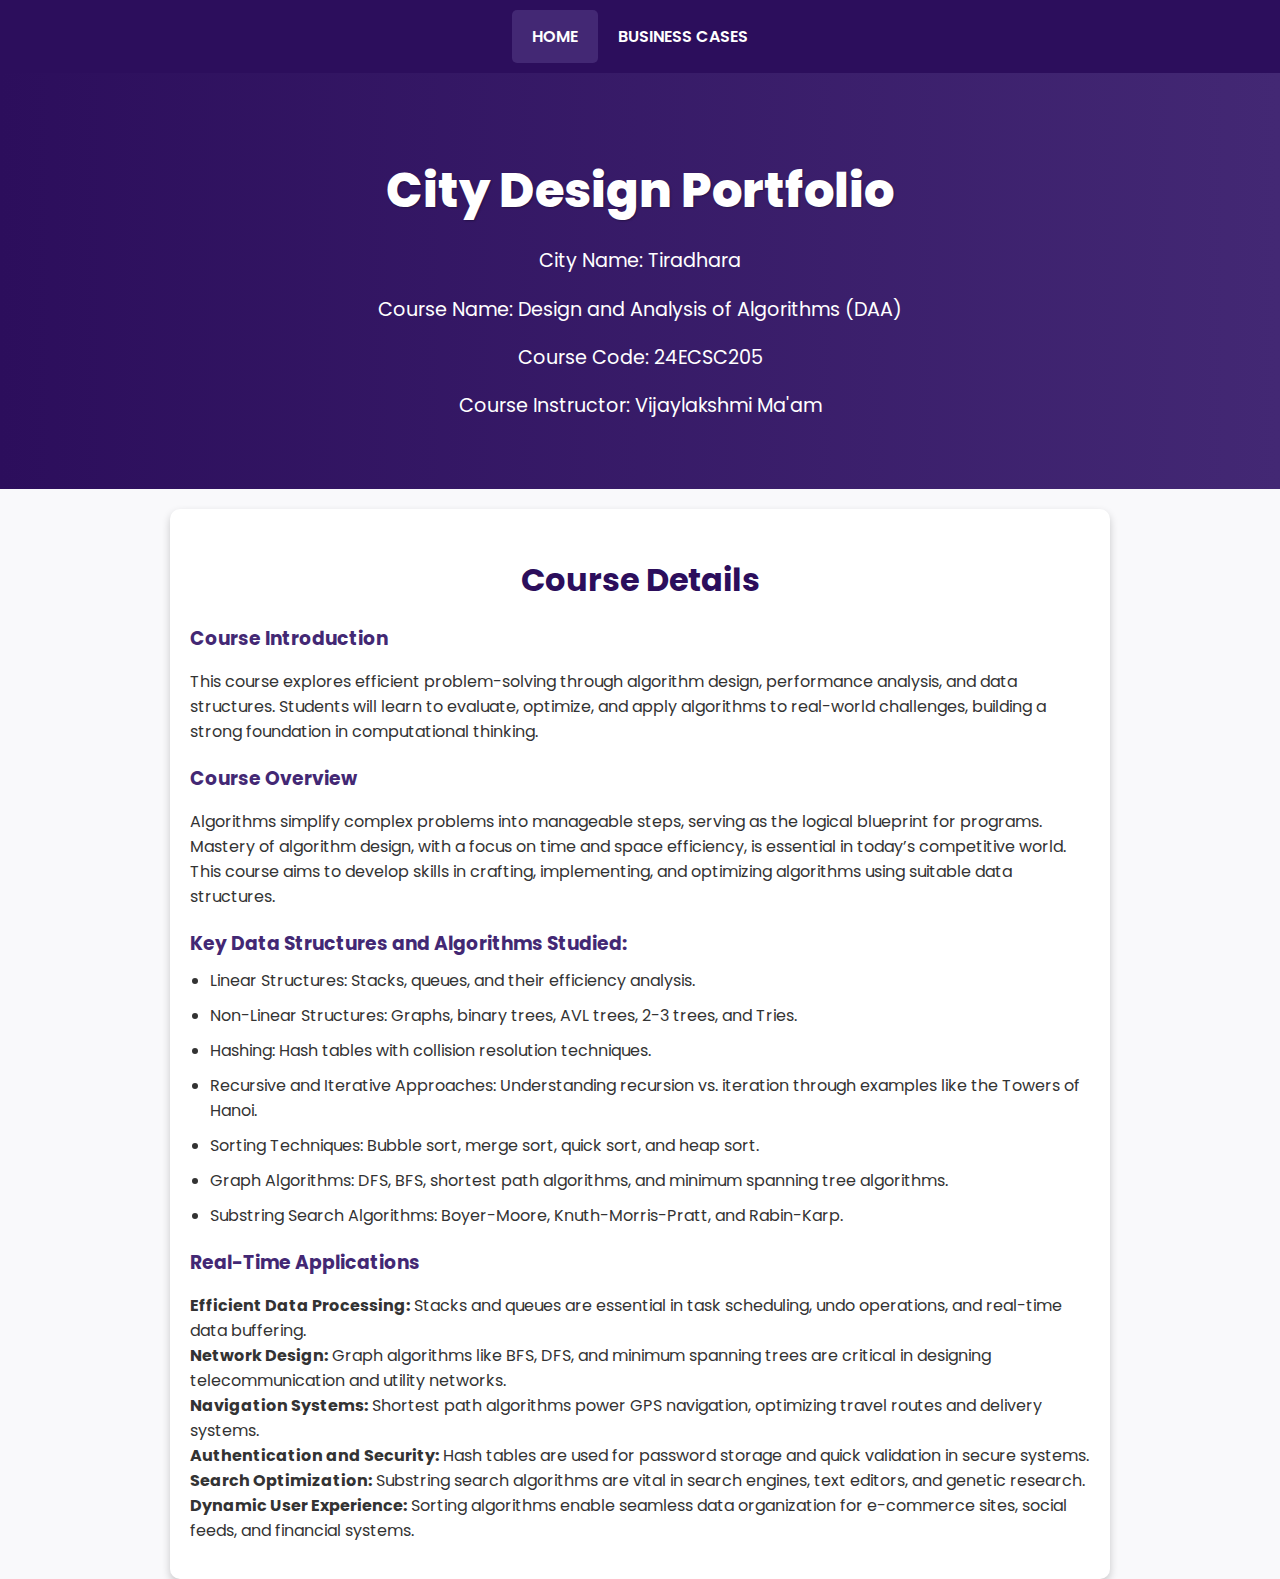
==== commit 14d8daa2: "Update index.html" ====
--- a/index.html
+++ b/index.html
@@ -45,7 +45,7 @@
                 <li>Graph Algorithms: DFS, BFS, shortest path algorithms, and minimum spanning tree algorithms.</li>
                 <li>Substring Search Algorithms: Boyer-Moore, Knuth-Morris-Pratt, and Rabin-Karp.</li>
             </ul>
-            <h3>Connection to Real-Time Applications</h3>
+            <h3>Real-Time Applications</h3>
             <p>
                 <strong>Efficient Data Processing:</strong> Stacks and queues are essential in task scheduling, undo operations, and real-time data buffering.<br>
                 <strong>Network Design:</strong> Graph algorithms like BFS, DFS, and minimum spanning trees are critical in designing telecommunication and utility networks.<br>
--- a/style.css
+++ b/style.css
@@ -1,27 +1,117 @@
+/* General Styles */
+body {
+    font-family: 'Poppins', sans-serif;
+    margin: 0;
+    padding: 0;
+    background-color: #f9f9fb;
+    color: #333;
+}
+
 /* Navigation Bar */
 .navbar {
-    background: #222140;
-    color: white;
-    padding: 10px 20px;
+    background-color: #2c0e5c; /* Dark purple */
+    overflow: hidden;
     display: flex;
-    justify-content: space-between;
-    align-items: center;
-    box-shadow: 0 4px 6px rgba(0, 0, 0, 0.1);
+    justify-content: center;
+    padding: 10px 0;
 }
 
 .navbar a {
-    color: white;
+    color: #fff;
+    padding: 14px 20px;
     text-decoration: none;
-    margin: 0 15px;
-    font-size: 1.1em;
-    transition: color 0.3s;
+    text-transform: uppercase;
+    font-weight: 600;
 }
 
+.navbar a.active,
 .navbar a:hover {
-    color: #bbbbff;
+    background-color: #432874; /* Slightly lighter dark purple */
+    border-radius: 5px;
 }
 
-.navbar a.active {
-    font-weight: bold;
-    color: #f5a623; /* Highlight color for the active link */
+/* Header */
+.header {
+    background: linear-gradient(to right, #2c0e5c, #432874); /* Darker purple gradient */
+    color: white;
+    text-align: center;
+    padding: 50px 20px;
+    margin-bottom: 20px;
 }
+
+.header h1 {
+    font-size: 3em;
+    margin-bottom: 10px;
+    font-weight: 800;
+    text-shadow: 1px 1px 2px rgba(0, 0, 0, 0.3); /* Subtle text shadow */
+}
+
+.header p {
+    font-size: 1.2em;
+    font-weight: 400;
+}
+
+/* Main Section */
+.course-details {
+    max-width: 900px;
+    margin: 0 auto;
+    padding: 20px;
+    background: #fff;
+    border-radius: 10px;
+    box-shadow: 0 4px 8px rgba(0, 0, 0, 0.2);
+}
+
+.course-details h2 {
+    font-size: 2em;
+    color: #2c0e5c; /* Dark purple for section title */
+    margin-bottom: 20px;
+    text-align: center;
+}
+
+.course-details h3 {
+    color: #432874; /* Slightly lighter dark purple */
+    margin: 20px 0 10px;
+}
+
+.course-details ul {
+    margin: 10px 0;
+    padding-left: 20px;
+}
+
+.course-details ul li {
+    margin-bottom: 10px;
+}
+
+/* Business Page */
+.business-page {
+    max-width: 900px;
+    margin: 0 auto;
+    padding: 20px;
+}
+
+.team-member {
+    background: #fff;
+    border-radius: 10px;
+    padding: 20px;
+    margin-bottom: 20px;
+    box-shadow: 0 4px 8px rgba(0, 0, 0, 0.2);
+}
+
+.team-member h3 {
+    color: #2c0e5c; /* Dark purple */
+    margin-bottom: 10px;
+}
+
+.team-member .buttons button {
+    margin-right: 10px;
+    padding: 10px 15px;
+    border: none;
+    background-color: #2c0e5c;
+    color: white;
+    border-radius: 5px;
+    cursor: pointer;
+}
+
+.team-member .buttons button:hover {
+    background-color: #432874; /* Slightly lighter dark purple */
+}
